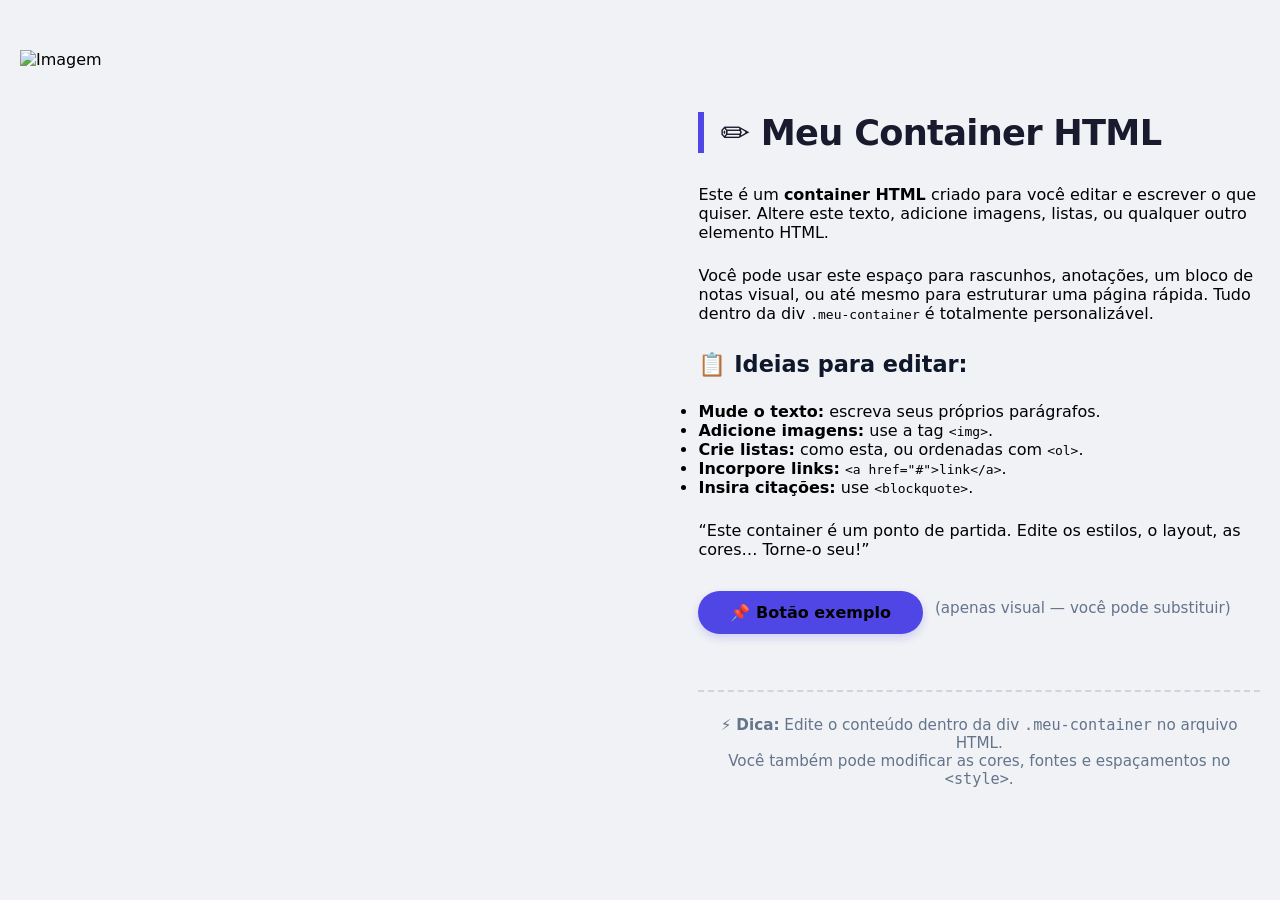
==== index.html @ 69b48a0d "Add files via upload" ====
<!DOCTYPE html>
<html lang="">
<head>
    <meta charset="UTF-8">
    <meta name="viewport" content="width=device-width, initial-scale=1.0">
    <title>Pizzaria Bonazzoli</title>
    <link rel="stylesheet" href="style.css">
</head>
<body>
    <img src="A melhor.gif" 
    alt="Imagem" 
    class="rounded-3 shadow-sm" 
    style="width: 1900px; height: 800px; object-fit: cover;">
    <!DOCTYPE html>
    <html lang="pt-BR">
    <head>
      <meta charset="UTF-8">
      <meta name="viewport" content="width=device-width, initial-scale=1.0">
      <title>Meu Container Editável</title>
      <!-- Estilos básicos para o container -->
      <style>
        /* Reset simples para margens e espaçamentos */
        * {
          margin: 0;
          padding: 0;
          box-sizing: border-box;
        }
    
        body {
          background: #f0f2f5;
          font-family: system-ui, -apple-system, 'Segoe UI', Roboto, Arial, sans-serif;
          min-height: 100vh;
          display: flex;
          align-items: center;
          justify-content: center;
          padding: 20px;
        }
    
        /* CONTAINER PRINCIPAL – edite aqui! */
        .meu-container {
          max-width: 900px;
          width: 100%;
          background-color: #ffffff;
          padding: 2.5rem 2rem;
          border-radius: 32px;
          box-shadow: 0 20px 40px rgba(0, 0, 0, 0.08), 0 6px 12px rgba(0, 0, 0, 0.05);
          border: 1px solid rgba(255, 255, 255, 0.3);
          backdrop-filter: blur(2px);
          transition: all 0.2s ease;
          /* Sinta-se à vontade para mudar cores, tamanhos, fontes… */
        }
    
        /* Área de conteúdo com espaçamento interno */
        .conteudo {
          display: flex;
          flex-direction: column;
          gap: 1.5rem;
        }
    
        /* Título de exemplo – você pode trocar ou remover */
        .titulo-destaque {
          font-size: 2.2rem;
          font-weight: 700;
          letter-spacing: -0.02em;
          color: #1a1a2e;
          border-left: 6px solid #4f46e5;
          padding-left: 1rem;
          margin-bottom: 0.5rem;
        }
    
        /* Parágrafos, textos, listas – todos herdam o estilo do container */
        .meu-container p {
          font-size: 1.125rem;
          line-height: 1.6;
          color: #1e293b;
          margin-bottom: 1rem;
        }
    
        .meu-container ul, 
        .meu-container ol {
          padding-left: 1.8rem;
          margin-bottom: 1.2rem;
          color: #1e293b;
        }
    
        .meu-container li {
          margin-bottom: 0.4rem;
          line-height: 1.5;
        }
    
        .meu-container blockquote {
          background: #f8fafc;
          border-left: 6px solid #4f46e5;
          padding: 1rem 1.5rem;
          margin: 1.2rem 0;
          border-radius: 12px;
          font-style: italic;
          color: #0f172a;
        }
    
        /* Botão/call-to-action apenas para demonstrar – pode editar ou remover */
        .btn-exemplo {
          display: inline-block;
          background: #4f46e5;
          color: rgb(2, 2, 2);
          font-weight: 600;
          padding: 0.75rem 2rem;
          border-radius: 60px;
          text-decoration: none;
          align-self: flex-start;
          transition: background 0.2s;
          border: none;
          cursor: default; /* só para exemplo, não é interativo */
          box-shadow: 0 4px 8px rgba(79, 70, 229, 0.2);
          margin-top: 0.5rem;
        }
    
        .btn-exemplo:hover {
          background: #4338ca;
        }
    
        /* Área de aviso – você pode apagar ou modificar */
        .aviso-editavel {
          margin-top: 2rem;
          padding-top: 1.5rem;
          border-top: 2px dashed #d1d5db;
          color: #64748b;
          font-size: 0.95rem;
          text-align: center;
        }
    
        /* Responsivo */
        @media (max-width: 600px) {
          .meu-container {
            padding: 1.8rem 1.2rem;
          }
          .titulo-destaque {
            font-size: 1.8rem;
          }
        }
      </style>
    </head>
    <body>
    
      <!-- 
        ════════════════════════════════════════════════════════
        CONTAINER EDITÁVEL – Edite o conteúdo dentro dele!
        ════════════════════════════════════════════════════════
      -->
      <div class="Bonazzoli">
    
        <div class="conteudo">
    
          <!-- ====== TÍTULO ====== -->
          <h1 class="titulo-destaque">
            ✏️ Meu Container HTML
          </h1>
    
          <!-- ====== TEXTO LIVRE ====== -->
          <p>
            Este é um <strong>container HTML</strong> criado para você editar e escrever o que quiser. 
            Altere este texto, adicione imagens, listas, ou qualquer outro elemento HTML.
          </p>
    
          <p>
            Você pode usar este espaço para rascunhos, anotações, um bloco de notas visual, 
            ou até mesmo para estruturar uma página rápida. Tudo dentro da div 
            <code>.meu-container</code> é totalmente personalizável.
          </p>
    
          <!-- ====== EXEMPLO DE LISTA ====== -->
          <h2 style="font-weight: 600; font-size: 1.4rem; margin-top: 0.2rem; color: #0f172a;">
            📋 Ideias para editar:
          </h2>
          <ul>
            <li><strong>Mude o texto:</strong> escreva seus próprios parágrafos.</li>
            <li><strong>Adicione imagens:</strong> use a tag <code>&lt;img&gt;</code>.</li>
            <li><strong>Crie listas:</strong> como esta, ou ordenadas com <code>&lt;ol&gt;</code>.</li>
            <li><strong>Incorpore links:</strong> <code>&lt;a href="#"&gt;link&lt;/a&gt;</code>.</li>
            <li><strong>Insira citações:</strong> use <code>&lt;blockquote&gt;</code>.</li>
          </ul>
    
          <!-- ====== EXEMPLO DE CITAÇÃO ====== -->
          <blockquote>
            “Este container é um ponto de partida. Edite os estilos, o layout, as cores… 
            Torne-o seu!”
          </blockquote>
    
          <!-- ====== BOTÃO DE EXEMPLO (apenas visual) ====== -->
          <div style="display: flex; gap: 12px; flex-wrap: wrap; align-items: center;">
            <span class="btn-exemplo">📌 Botão exemplo</span>
            <span style="color: #64748b; font-size: 0.95rem;">(apenas visual — você pode substituir)</span>
          </div>
    
          <!-- ====== ÁREA DE AVISO / DICA ====== -->
          <div class="aviso-editavel">
            ⚡ <strong>Dica:</strong> Edite o conteúdo dentro da div <code>.meu-container</code> no arquivo HTML. 
            <br>Você também pode modificar as cores, fontes e espaçamentos no <code>&lt;style&gt;</code>.
          </div>
    
          <!-- 
            ✨ ADICIONE MAIS CONTEÚDO AQUI ✨
            Exemplo: imagens, tabelas, formulários, vídeos, etc.
          -->
    
        </div>
        <!-- fim .conteudo -->
    
      </div>
      <!-- fim .meu-container -->
    
    </body>
    </html>
      </ul>
    </div>
  </div>
</body>
</html>
---- style.css ----
.imagem-responsiva {
    width: 100%;
    max-width: 600px; /* Defina o limite máximo desejado */
    height: auto;
  }
meu_container{
    background-color: black;
}
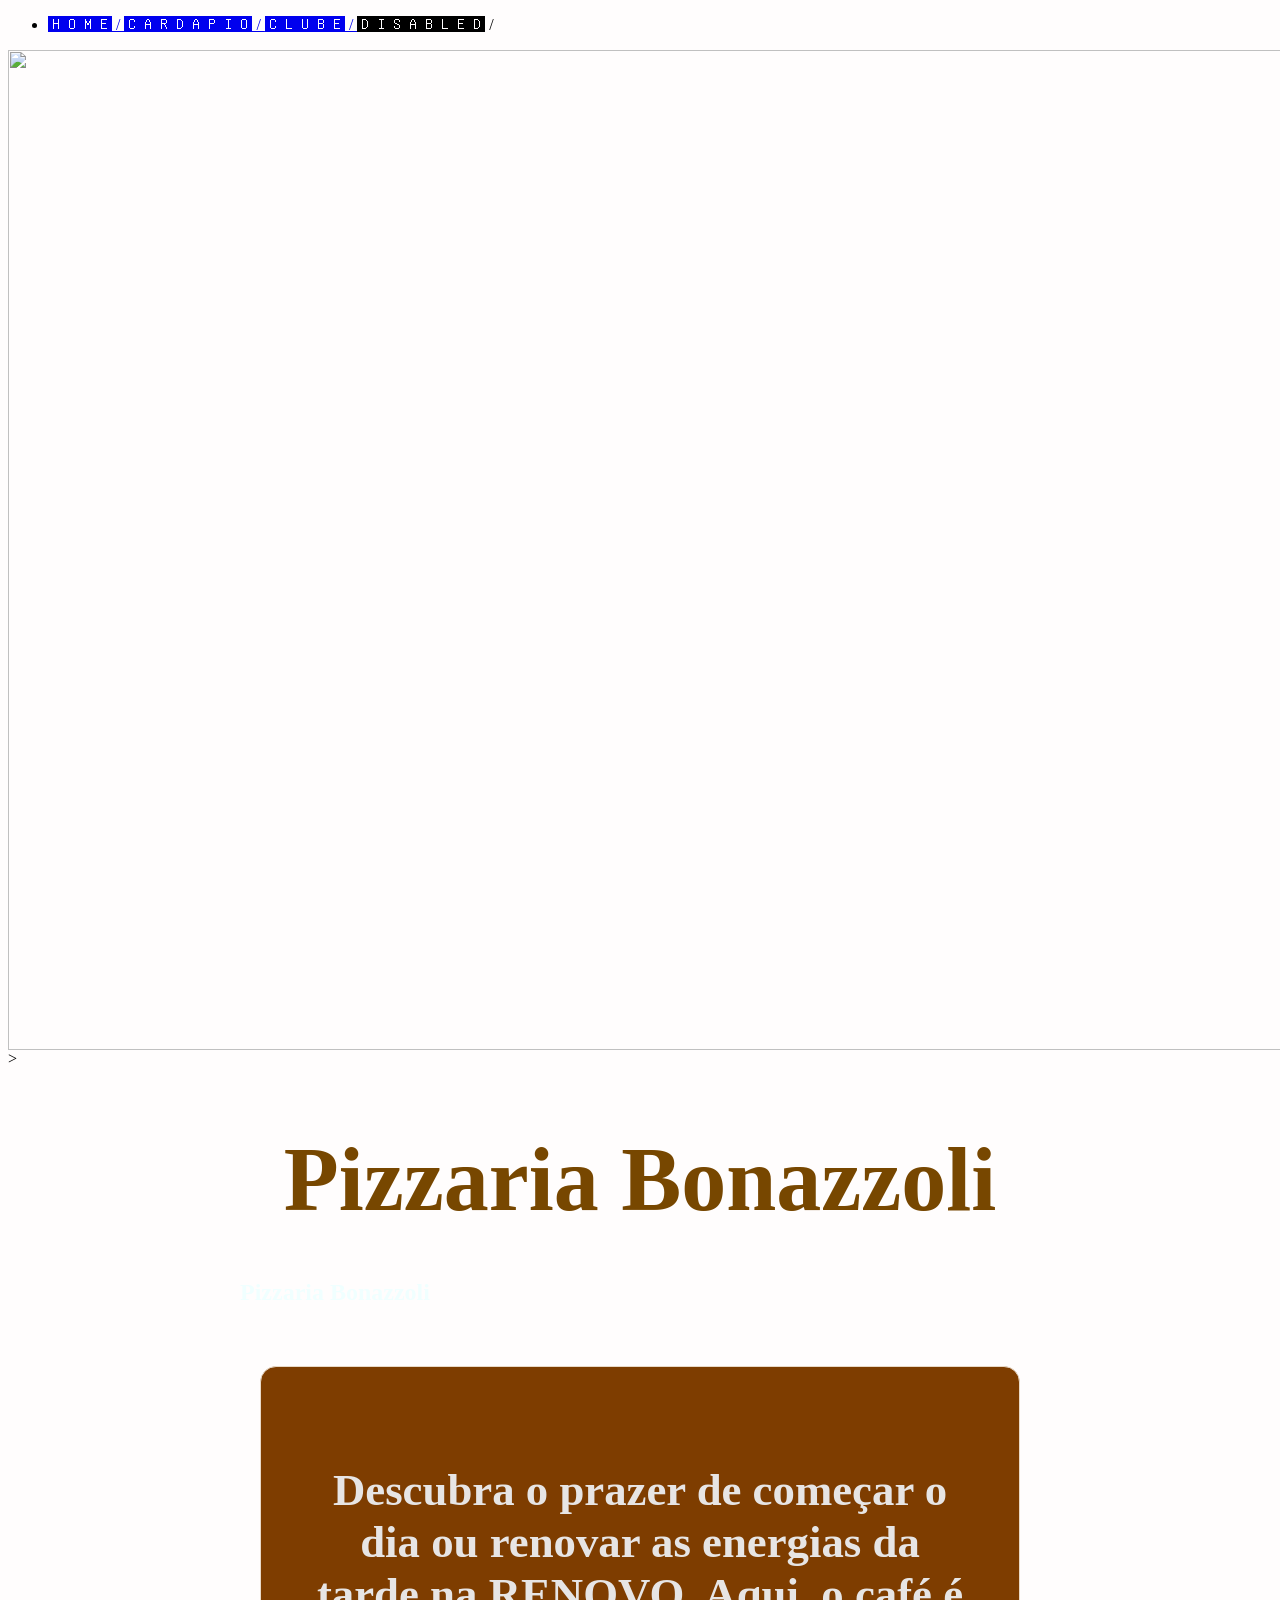
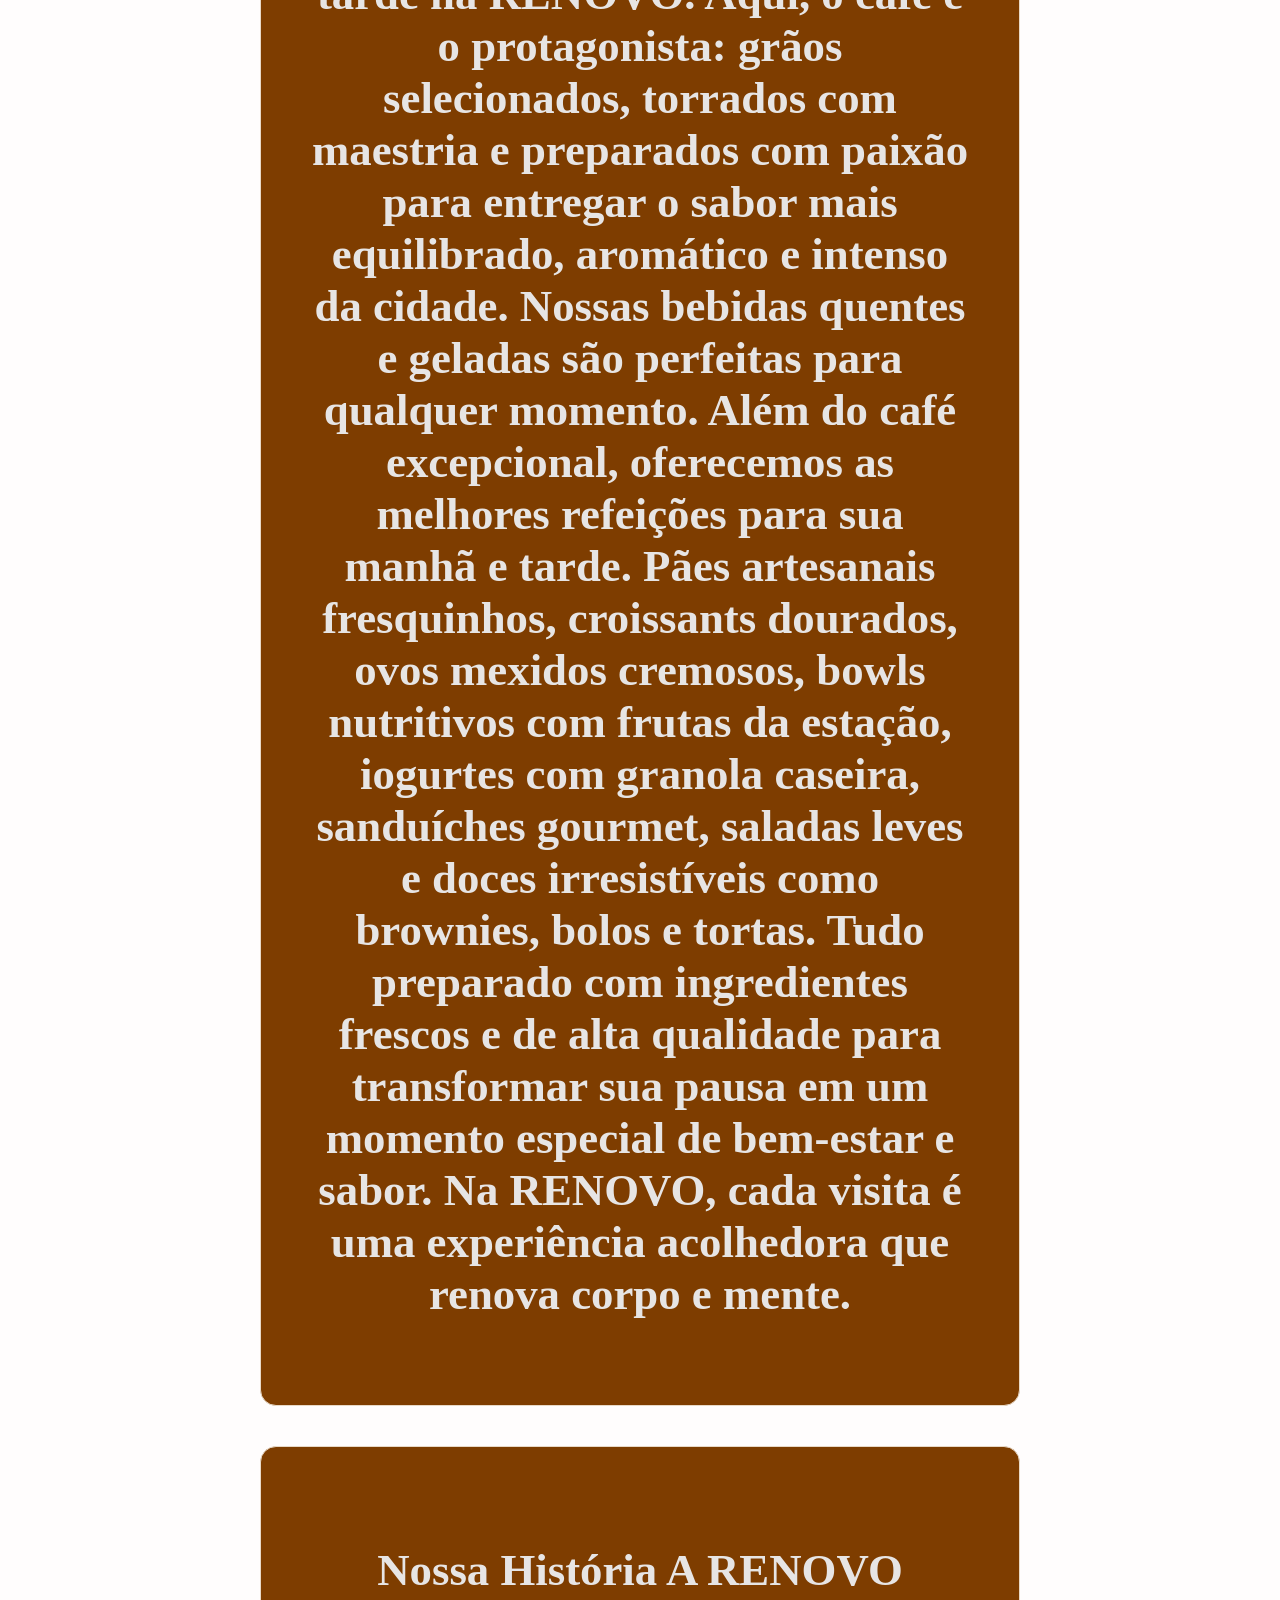
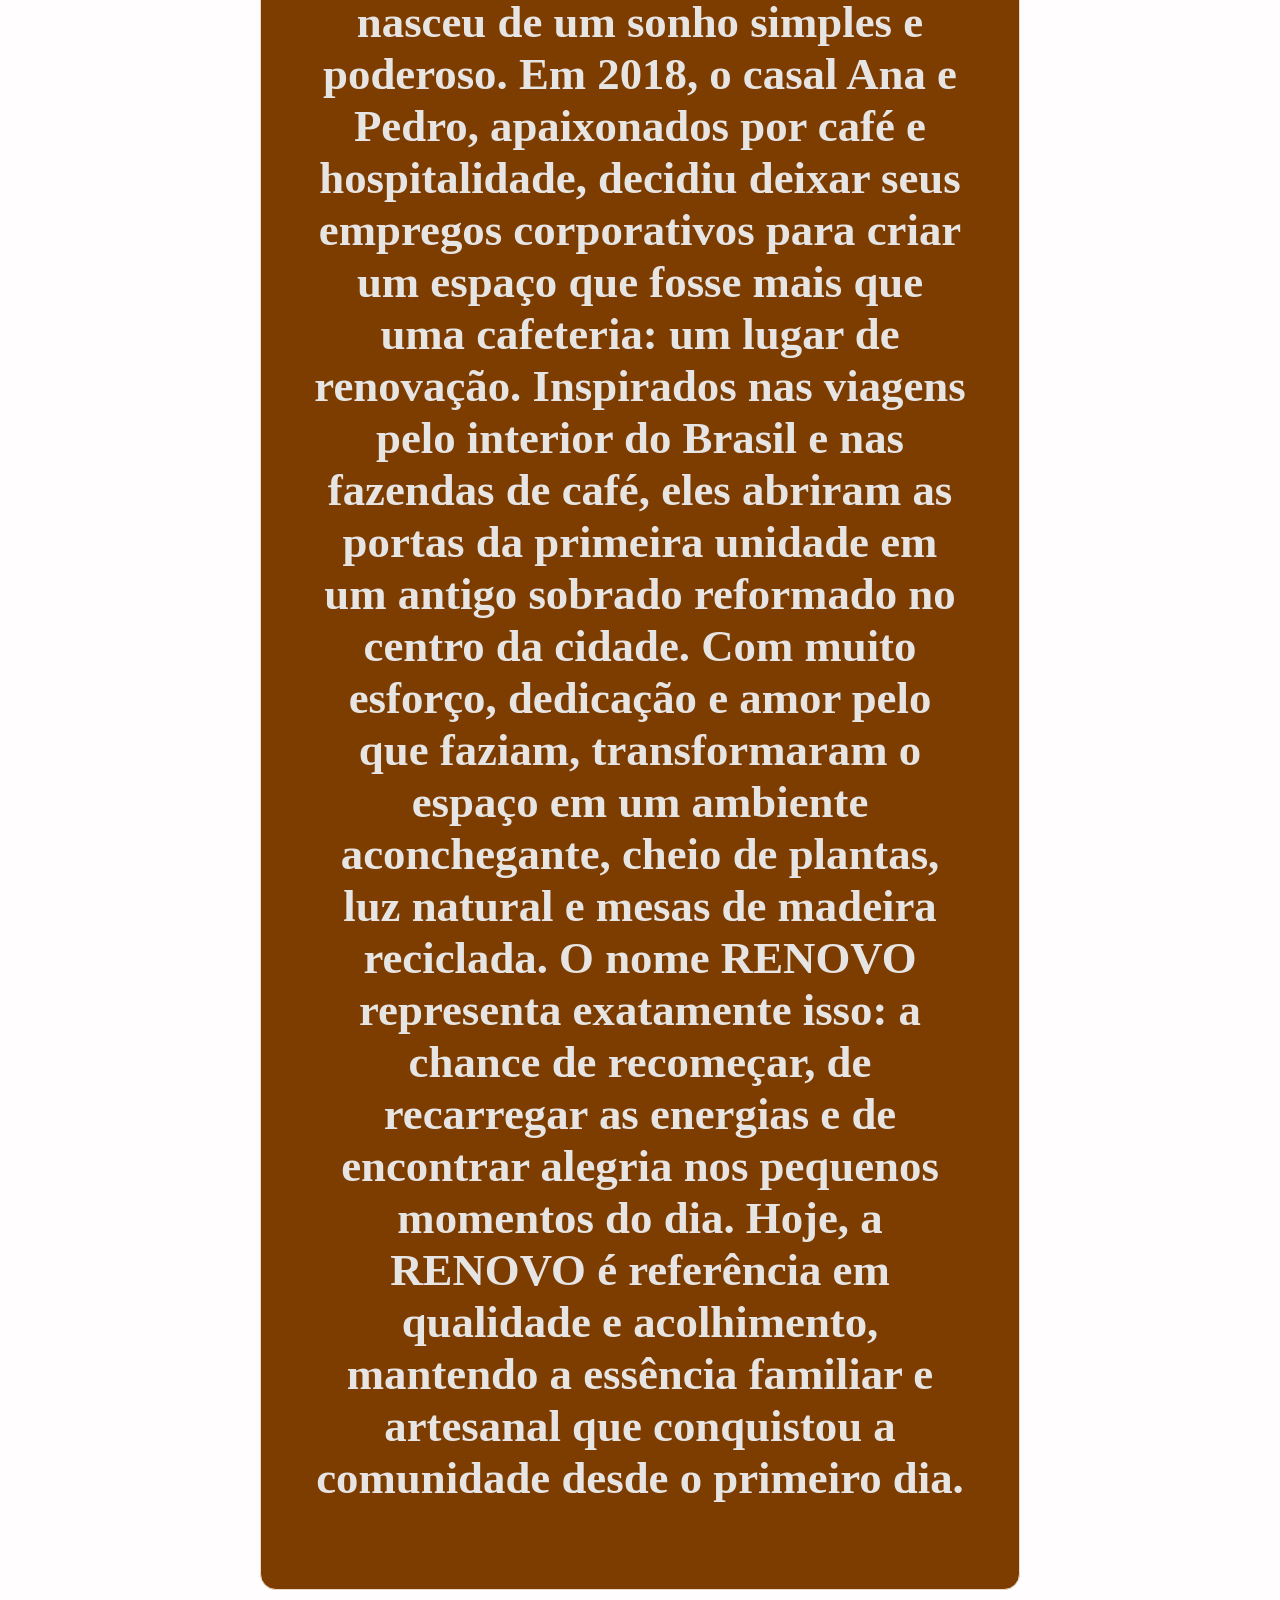
==== commit d7d95979: "Add files via upload" ====
--- a/index.html
+++ b/index.html
@@ -1,218 +1,68 @@
 <!DOCTYPE html>
-<html lang="">
+<html lang="pt-br">
 <head>
-    <meta charset="UTF-8">
-    <meta name="viewport" content="width=device-width, initial-scale=1.0">
-    <title>Pizzaria Bonazzoli</title>
-    <link rel="stylesheet" href="style.css">
+   
+    <link rel="stylesheet" type="text/css" href="style.css">
+<meta charset="utf-8">
+<title>Pizzaria Bonazzoli</title>
 </head>
 <body>
-    <img src="A melhor.gif" 
-    alt="Imagem" 
-    class="rounded-3 shadow-sm" 
-    style="width: 1900px; height: 800px; object-fit: cover;">
-    <!DOCTYPE html>
-    <html lang="pt-BR">
-    <head>
-      <meta charset="UTF-8">
-      <meta name="viewport" content="width=device-width, initial-scale=1.0">
-      <title>Meu Container Editável</title>
-      <!-- Estilos básicos para o container -->
-      <style>
-        /* Reset simples para margens e espaçamentos */
-        * {
-          margin: 0;
-          padding: 0;
-          box-sizing: border-box;
-        }
+     
     
-        body {
-          background: #f0f2f5;
-          font-family: system-ui, -apple-system, 'Segoe UI', Roboto, Arial, sans-serif;
-          min-height: 100vh;
-          display: flex;
-          align-items: center;
-          justify-content: center;
-          padding: 20px;
-        }
+    <ul class="nav justify-content-end">
+        <li class="nav-item">
+            
+          <a class="nav.link" aria-current="page" href="index.html">🅷🅾🅼🅴 / </a>    <a class="nav.link" href="cardapio.html">🅲🅰🆁🅳🅰🅿🅸🅾 / </a>   <a class="nav.link" href="clube.html">🅲🅻🆄🅱🅴 / </a>  <a class="nav.link disabled" aria-disabled="true">🅳🅸🆂🅰🅱🅻🅴🅳 / </a>
+          
+      </ul>
+       <img class="img3" src="A melhor.gif" "195" height="1000", width="1900" div style="display: flex; align-items: flex-end; gap: 20px;"></div>>
+ 
+    <h1 class="titulo">Pizzaria Bonazzoli</h1 >
+          <div class="renovo-container">
     
-        /* CONTAINER PRINCIPAL – edite aqui! */
-        .meu-container {
-          max-width: 900px;
-          width: 100%;
-          background-color: #ffffff;
-          padding: 2.5rem 2rem;
-          border-radius: 32px;
-          box-shadow: 0 20px 40px rgba(0, 0, 0, 0.08), 0 6px 12px rgba(0, 0, 0, 0.05);
-          border: 1px solid rgba(255, 255, 255, 0.3);
-          backdrop-filter: blur(2px);
-          transition: all 0.2s ease;
-          /* Sinta-se à vontade para mudar cores, tamanhos, fontes… */
-        }
+        <!-- Seção 1: Sobre Nós / Experiência -->
+        <section class="renovo-section2">
+            <div class="renovo-content">
+                <h2 class="-title"> Pizzaria Bonazzoli <h2>
+                <p class="renovo-text">
+                    <!-- Cole aqui o Texto 1 -->
+                </p>
+            </div>
+        </section>
+   
+  
     
-        /* Área de conteúdo com espaçamento interno */
-        .conteudo {
-          display: flex;
-          flex-direction: column;
-          gap: 1.5rem;
-        }
     
-        /* Título de exemplo – você pode trocar ou remover */
-        .titulo-destaque {
-          font-size: 2.2rem;
-          font-weight: 700;
-          letter-spacing: -0.02em;
-          color: #1a1a2e;
-          border-left: 6px solid #4f46e5;
-          padding-left: 1rem;
-          margin-bottom: 0.5rem;
-        }
+        
+    <div class="renovo-container">
     
-        /* Parágrafos, textos, listas – todos herdam o estilo do container */
-        .meu-container p {
-          font-size: 1.125rem;
-          line-height: 1.6;
-          color: #1e293b;
-          margin-bottom: 1rem;
-        }
+        <!-- Seção 1: Sobre Nós / Experiência -->
+        <section class="renovo-section">
+            <div class="renovo-content">
+                <h2 class="renovo-title">Descubra o prazer de começar o dia ou renovar as energias da tarde na RENOVO. Aqui, o café é o protagonista: grãos selecionados, torrados com maestria e preparados com paixão para entregar o sabor mais equilibrado, aromático e intenso da cidade. Nossas bebidas quentes e geladas são perfeitas para qualquer momento.
+                    Além do café excepcional, oferecemos as melhores refeições para sua manhã e tarde. Pães artesanais fresquinhos, croissants dourados, ovos mexidos cremosos, bowls nutritivos com frutas da estação, iogurtes com granola caseira, sanduíches gourmet, saladas leves e doces irresistíveis como brownies, bolos e tortas. Tudo preparado com ingredientes frescos e de alta qualidade para transformar sua pausa em um momento especial de bem-estar e sabor. Na RENOVO, cada visita é uma experiência acolhedora que renova corpo e mente.</h2>
+                <p class="renovo-text">
+                    <!-- Cole aqui o Texto 1 -->
+                </p>
+            </div>
+        </section>
     
-        .meu-container ul, 
-        .meu-container ol {
-          padding-left: 1.8rem;
-          margin-bottom: 1.2rem;
-          color: #1e293b;
-        }
+        <!-- Seção 2: Nossa História -->
+        <section class="renovo-section history">
+            <div class="renovo-content">
+                <h2 class="renovo-title">Nossa História
+                    A RENOVO nasceu de um sonho simples e poderoso. Em 2018, o casal Ana e Pedro, apaixonados por café e hospitalidade, decidiu deixar seus empregos corporativos para criar um espaço que fosse mais que uma cafeteria: um lugar de renovação. Inspirados nas viagens pelo interior do Brasil e nas fazendas de café, eles abriram as portas da primeira unidade em um antigo sobrado reformado no centro da cidade.
+Com muito esforço, dedicação e amor pelo que faziam, transformaram o espaço em um ambiente aconchegante, cheio de plantas, luz natural e mesas de madeira reciclada. O nome RENOVO representa exatamente isso: a chance de recomeçar, de recarregar as energias e de encontrar alegria nos pequenos momentos do dia. Hoje, a RENOVO é referência em qualidade e acolhimento, mantendo a essência familiar e artesanal que conquistou a comunidade desde o primeiro dia.
+                </h2>
+                <p class="renovo-text">
+                    <!-- Cole aqui o Texto 2 -->
+                </p>
+            </div>
+        </section>
     
-        .meu-container li {
-          margin-bottom: 0.4rem;
-          line-height: 1.5;
-        }
-    
-        .meu-container blockquote {
-          background: #f8fafc;
-          border-left: 6px solid #4f46e5;
-          padding: 1rem 1.5rem;
-          margin: 1.2rem 0;
-          border-radius: 12px;
-          font-style: italic;
-          color: #0f172a;
-        }
-    
-        /* Botão/call-to-action apenas para demonstrar – pode editar ou remover */
-        .btn-exemplo {
-          display: inline-block;
-          background: #4f46e5;
-          color: rgb(2, 2, 2);
-          font-weight: 600;
-          padding: 0.75rem 2rem;
-          border-radius: 60px;
-          text-decoration: none;
-          align-self: flex-start;
-          transition: background 0.2s;
-          border: none;
-          cursor: default; /* só para exemplo, não é interativo */
-          box-shadow: 0 4px 8px rgba(79, 70, 229, 0.2);
-          margin-top: 0.5rem;
-        }
-    
-        .btn-exemplo:hover {
-          background: #4338ca;
-        }
-    
-        /* Área de aviso – você pode apagar ou modificar */
-        .aviso-editavel {
-          margin-top: 2rem;
-          padding-top: 1.5rem;
-          border-top: 2px dashed #d1d5db;
-          color: #64748b;
-          font-size: 0.95rem;
-          text-align: center;
-        }
-    
-        /* Responsivo */
-        @media (max-width: 600px) {
-          .meu-container {
-            padding: 1.8rem 1.2rem;
-          }
-          .titulo-destaque {
-            font-size: 1.8rem;
-          }
-        }
-      </style>
-    </head>
-    <body>
-    
-      <!-- 
-        ════════════════════════════════════════════════════════
-        CONTAINER EDITÁVEL – Edite o conteúdo dentro dele!
-        ════════════════════════════════════════════════════════
-      -->
-      <div class="Bonazzoli">
-    
-        <div class="conteudo">
-    
-          <!-- ====== TÍTULO ====== -->
-          <h1 class="titulo-destaque">
-            ✏️ Meu Container HTML
-          </h1>
-    
-          <!-- ====== TEXTO LIVRE ====== -->
-          <p>
-            Este é um <strong>container HTML</strong> criado para você editar e escrever o que quiser. 
-            Altere este texto, adicione imagens, listas, ou qualquer outro elemento HTML.
-          </p>
-    
-          <p>
-            Você pode usar este espaço para rascunhos, anotações, um bloco de notas visual, 
-            ou até mesmo para estruturar uma página rápida. Tudo dentro da div 
-            <code>.meu-container</code> é totalmente personalizável.
-          </p>
-    
-          <!-- ====== EXEMPLO DE LISTA ====== -->
-          <h2 style="font-weight: 600; font-size: 1.4rem; margin-top: 0.2rem; color: #0f172a;">
-            📋 Ideias para editar:
-          </h2>
-          <ul>
-            <li><strong>Mude o texto:</strong> escreva seus próprios parágrafos.</li>
-            <li><strong>Adicione imagens:</strong> use a tag <code>&lt;img&gt;</code>.</li>
-            <li><strong>Crie listas:</strong> como esta, ou ordenadas com <code>&lt;ol&gt;</code>.</li>
-            <li><strong>Incorpore links:</strong> <code>&lt;a href="#"&gt;link&lt;/a&gt;</code>.</li>
-            <li><strong>Insira citações:</strong> use <code>&lt;blockquote&gt;</code>.</li>
-          </ul>
-    
-          <!-- ====== EXEMPLO DE CITAÇÃO ====== -->
-          <blockquote>
-            “Este container é um ponto de partida. Edite os estilos, o layout, as cores… 
-            Torne-o seu!”
-          </blockquote>
-    
-          <!-- ====== BOTÃO DE EXEMPLO (apenas visual) ====== -->
-          <div style="display: flex; gap: 12px; flex-wrap: wrap; align-items: center;">
-            <span class="btn-exemplo">📌 Botão exemplo</span>
-            <span style="color: #64748b; font-size: 0.95rem;">(apenas visual — você pode substituir)</span>
-          </div>
-    
-          <!-- ====== ÁREA DE AVISO / DICA ====== -->
-          <div class="aviso-editavel">
-            ⚡ <strong>Dica:</strong> Edite o conteúdo dentro da div <code>.meu-container</code> no arquivo HTML. 
-            <br>Você também pode modificar as cores, fontes e espaçamentos no <code>&lt;style&gt;</code>.
-          </div>
-    
-          <!-- 
-            ✨ ADICIONE MAIS CONTEÚDO AQUI ✨
-            Exemplo: imagens, tabelas, formulários, vídeos, etc.
-          -->
-    
-        </div>
-        <!-- fim .conteudo -->
-    
-      </div>
-      <!-- fim .meu-container -->
-    
-    </body>
-    </html>
-      </ul>
     </div>
-  </div>
+
+
+
 </body>
 </html>
--- a/style.css
+++ b/style.css
@@ -1,8 +1,87 @@
-.imagem-responsiva {
-    width: 100%;
-    max-width: 600px; /* Defina o limite máximo desejado */
-    height: auto;
-  }
-meu_container{
-    background-color: black;
-}  +body{
+   background-color: rgb(255, 253, 253);
+    }
+    h1{
+        font-size: 90px;
+        height: 50px;
+        color: rgb(119, 71, 0);
+        text-align: center
+;
+        
+    }
+    h2{
+        color: azure;
+    }
+    img2 {
+        width: 500px;
+  height: 40000px;
+    }
+    img3{
+        width: 500px;
+        height: 40000px;
+    }
+    link{
+        height: 60pxS;
+    }
+    img1{
+        justify-content: center;
+        align-items: center;
+        height: 300px;
+    }
+    .container-link {
+        text-align: right;
+        color: azure;
+        
+    }
+    .renovo-container {
+        max-width: 800px;
+        margin: 40px auto;
+        padding: 20px;
+        font-family: 'Georgia', serif;
+    }
+    
+    .renovo-section {
+        background: #7e3d00;
+        border-radius: 16px;
+        padding: 60px 50px;
+        margin-bottom: 40px;
+        box-shadow: 0 10px 30px rgba(rgb(150, 2, 2), rgb(194, 149, 0), rgb(0, 0, 173), alpha);
+        border: 1px solid #e8d9c7;
+    }
+    
+    .renovo-section.history {
+        background: #7e3d00;
+    }
+    
+    .renovo-title {
+        color: #e7e5e4;
+        font-size: 2.8rem;
+        margin-bottom: 25px;
+        text-align: center;
+        font-weight: 540px;
+    }
+    
+    .renovo-text {
+        color: #f1ebeb;
+        line-height: 1.8;
+        font-size: 1.15rem;
+        text-align: justify;
+    }
+    
+    /* Responsivo */
+    @media (max-width: 500px) {
+        .renovo-section {
+            padding: 40px 50px;
+        }
+        .renovo-title {
+            font-size: 1.7rem;
+        }
+        .renovo-container{
+        background: #7e3d00;
+        border-radius: 16px;
+        padding: 30px 20px;
+        margin-bottom: 40px;
+        box-shadow: 0 10px 30px rgba(rgb(252, 55, 55), rgb(41, 168, 41), rgb(244, 244, 247), alpha);
+        border: 1px solid #e8d9c7;
+    }
+    }
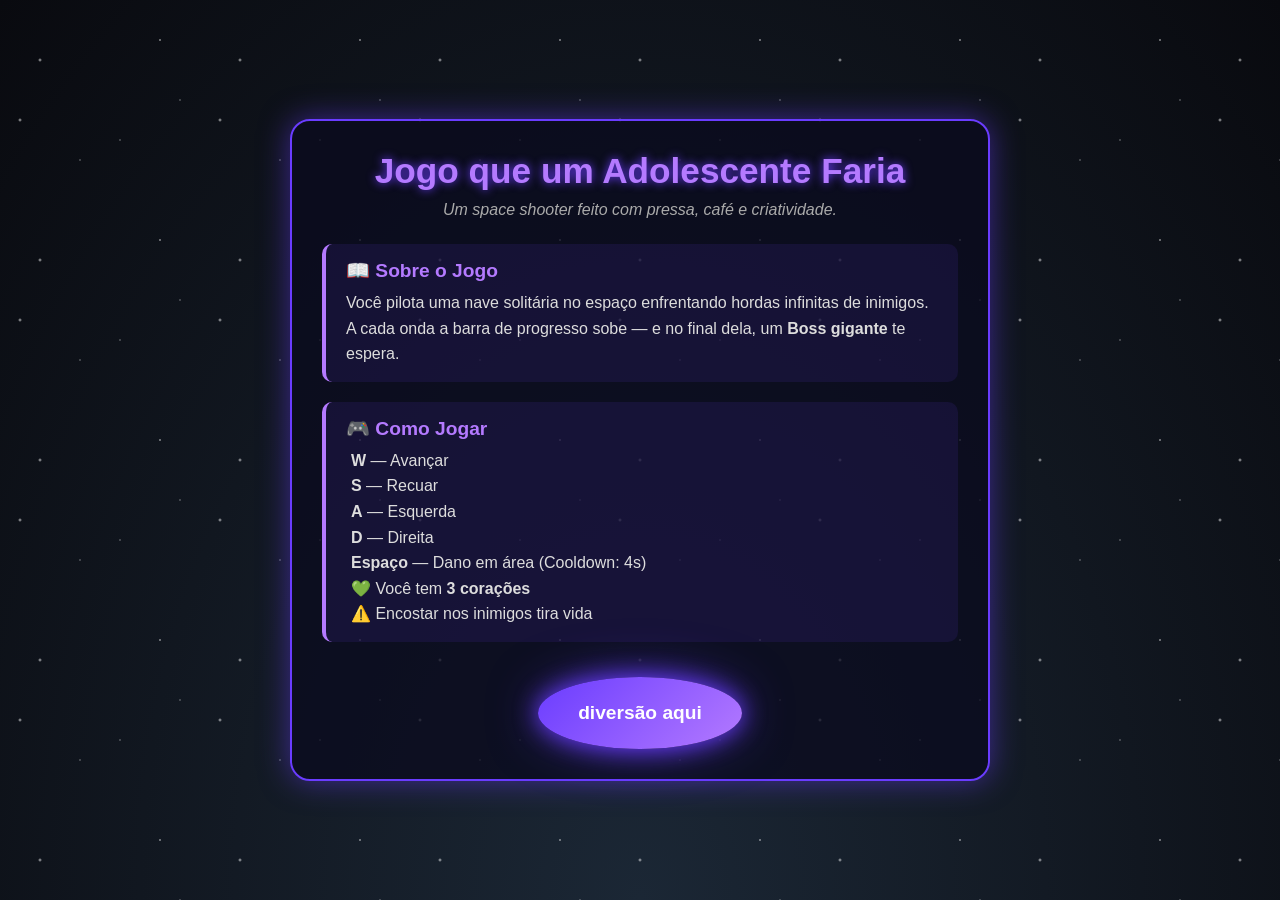
==== commit e07cc171: "Add files via upload" ====
--- a/index.html
+++ b/index.html
@@ -1,68 +1,74 @@
 <!DOCTYPE html>
-<html lang="pt-br">
+<html lang="pt-BR">
 <head>
-   
-    <link rel="stylesheet" type="text/css" href="style.css">
-<meta charset="utf-8">
-<title>Pizzaria Bonazzoli</title>
+  <meta charset="UTF-8" />
+  <title>Jogo que um Adolescente Faria</title>
+  <link rel="stylesheet" href="style.css" />
 </head>
 <body>
-     
-    
-    <ul class="nav justify-content-end">
-        <li class="nav-item">
-            
-          <a class="nav.link" aria-current="page" href="index.html">🅷🅾🅼🅴 / </a>    <a class="nav.link" href="cardapio.html">🅲🅰🆁🅳🅰🅿🅸🅾 / </a>   <a class="nav.link" href="clube.html">🅲🅻🆄🅱🅴 / </a>  <a class="nav.link disabled" aria-disabled="true">🅳🅸🆂🅰🅱🅻🅴🅳 / </a>
-          
-      </ul>
-       <img class="img3" src="A melhor.gif" "195" height="1000", width="1900" div style="display: flex; align-items: flex-end; gap: 20px;"></div>>
- 
-    <h1 class="titulo">Pizzaria Bonazzoli</h1 >
-          <div class="renovo-container">
-    
-        <!-- Seção 1: Sobre Nós / Experiência -->
-        <section class="renovo-section2">
-            <div class="renovo-content">
-                <h2 class="-title"> Pizzaria Bonazzoli <h2>
-                <p class="renovo-text">
-                    <!-- Cole aqui o Texto 1 -->
-                </p>
-            </div>
-        </section>
-   
-  
-    
-    
-        
-    <div class="renovo-container">
-    
-        <!-- Seção 1: Sobre Nós / Experiência -->
-        <section class="renovo-section">
-            <div class="renovo-content">
-                <h2 class="renovo-title">Descubra o prazer de começar o dia ou renovar as energias da tarde na RENOVO. Aqui, o café é o protagonista: grãos selecionados, torrados com maestria e preparados com paixão para entregar o sabor mais equilibrado, aromático e intenso da cidade. Nossas bebidas quentes e geladas são perfeitas para qualquer momento.
-                    Além do café excepcional, oferecemos as melhores refeições para sua manhã e tarde. Pães artesanais fresquinhos, croissants dourados, ovos mexidos cremosos, bowls nutritivos com frutas da estação, iogurtes com granola caseira, sanduíches gourmet, saladas leves e doces irresistíveis como brownies, bolos e tortas. Tudo preparado com ingredientes frescos e de alta qualidade para transformar sua pausa em um momento especial de bem-estar e sabor. Na RENOVO, cada visita é uma experiência acolhedora que renova corpo e mente.</h2>
-                <p class="renovo-text">
-                    <!-- Cole aqui o Texto 1 -->
-                </p>
-            </div>
-        </section>
-    
-        <!-- Seção 2: Nossa História -->
-        <section class="renovo-section history">
-            <div class="renovo-content">
-                <h2 class="renovo-title">Nossa História
-                    A RENOVO nasceu de um sonho simples e poderoso. Em 2018, o casal Ana e Pedro, apaixonados por café e hospitalidade, decidiu deixar seus empregos corporativos para criar um espaço que fosse mais que uma cafeteria: um lugar de renovação. Inspirados nas viagens pelo interior do Brasil e nas fazendas de café, eles abriram as portas da primeira unidade em um antigo sobrado reformado no centro da cidade.
-Com muito esforço, dedicação e amor pelo que faziam, transformaram o espaço em um ambiente aconchegante, cheio de plantas, luz natural e mesas de madeira reciclada. O nome RENOVO representa exatamente isso: a chance de recomeçar, de recarregar as energias e de encontrar alegria nos pequenos momentos do dia. Hoje, a RENOVO é referência em qualidade e acolhimento, mantendo a essência familiar e artesanal que conquistou a comunidade desde o primeiro dia.
-                </h2>
-                <p class="renovo-text">
-                    <!-- Cole aqui o Texto 2 -->
-                </p>
-            </div>
-        </section>
-    
+
+  <!-- ================= MENU ================= -->
+  <div id="menu-screen">
+    <div class="stars-bg"></div>
+    <div class="menu-content">
+      <h1>Jogo que um Adolescente Faria</h1>
+      <p class="subtitle">Um space shooter feito com pressa, café e criatividade.</p>
+
+      <div class="info-box">
+        <h2>📖 Sobre o Jogo</h2>
+        <p>
+          Você pilota uma nave solitária no espaço enfrentando hordas infinitas
+          de inimigos. A cada onda a barra de progresso sobe — e no final dela,
+          um <strong>Boss gigante</strong> te espera.
+        </p>
+      </div>
+
+      <div class="info-box">
+        <h2>🎮 Como Jogar</h2>
+        <ul>
+          <li><strong>W</strong> — Avançar</li>
+          <li><strong>S</strong> — Recuar</li>
+          <li><strong>A</strong> — Esquerda</li>
+          <li><strong>D</strong> — Direita</li>
+          <li><strong>Espaço</strong> — Dano em área (Cooldown: 4s)</li>
+          <li>💚 Você tem <strong>3 corações</strong></li>
+          <li>⚠️ Encostar nos inimigos tira vida</li>
+        </ul>
+      </div>
+
+      <button id="play-btn" class="play-button">diversão aqui</button>
+    </div>
+  </div>
+
+  <!-- ================= JOGO ================= -->
+  <div id="game-wrapper" class="hidden">
+    <canvas id="gameCanvas" width="900" height="600"></canvas>
+
+    <div id="hud">
+      <div id="lives">💚💚💚</div>
+      <div id="progress-container">
+        <div id="progress-bar"></div>
+        <span id="progress-text">0%</span>
+      </div>
+      <div id="score">Pontos: 0</div>
+      <div id="cooldown-ui">💥 Área: <span id="cd-text">Pronto</span></div>
     </div>
 
+    <div id="gameover-screen" class="hidden">
+      <h1>Fim de Jogo</h1>
+      <p id="final-score">Pontuação: 0</p>
+      <button id="restart-btn">Jogar Novamente</button>
+      <button class="menu-btn" onclick="voltarMenu()">Voltar ao Menu</button>
+    </div>
 
+    <div id="victory-screen" class="hidden">
+      <h1>🏆 Você Venceu!</h1>
+      <p id="victory-score">Pontuação: 0</p>
+      <button id="restart-btn-2">Jogar Novamente</button>
+      <button class="menu-btn" onclick="voltarMenu()">Voltar ao Menu</button>
+    </div>
+  </div>
 
+  <script src="game.js"></script>
 </body>
 </html>
--- a/style.css
+++ b/style.css
@@ -1,87 +1,224 @@
-body{
-   background-color: rgb(255, 253, 253);
-    }
-    h1{
-        font-size: 90px;
-        height: 50px;
-        color: rgb(119, 71, 0);
-        text-align: center
-;
-        
-    }
-    h2{
-        color: azure;
-    }
-    img2 {
-        width: 500px;
-  height: 40000px;
-    }
-    img3{
-        width: 500px;
-        height: 40000px;
-    }
-    link{
-        height: 60pxS;
-    }
-    img1{
-        justify-content: center;
-        align-items: center;
-        height: 300px;
-    }
-    .container-link {
-        text-align: right;
-        color: azure;
-        
-    }
-    .renovo-container {
-        max-width: 800px;
-        margin: 40px auto;
-        padding: 20px;
-        font-family: 'Georgia', serif;
-    }
-    
-    .renovo-section {
-        background: #7e3d00;
-        border-radius: 16px;
-        padding: 60px 50px;
-        margin-bottom: 40px;
-        box-shadow: 0 10px 30px rgba(rgb(150, 2, 2), rgb(194, 149, 0), rgb(0, 0, 173), alpha);
-        border: 1px solid #e8d9c7;
-    }
-    
-    .renovo-section.history {
-        background: #7e3d00;
-    }
-    
-    .renovo-title {
-        color: #e7e5e4;
-        font-size: 2.8rem;
-        margin-bottom: 25px;
-        text-align: center;
-        font-weight: 540px;
-    }
-    
-    .renovo-text {
-        color: #f1ebeb;
-        line-height: 1.8;
-        font-size: 1.15rem;
-        text-align: justify;
-    }
-    
-    /* Responsivo */
-    @media (max-width: 500px) {
-        .renovo-section {
-            padding: 40px 50px;
-        }
-        .renovo-title {
-            font-size: 1.7rem;
-        }
-        .renovo-container{
-        background: #7e3d00;
-        border-radius: 16px;
-        padding: 30px 20px;
-        margin-bottom: 40px;
-        box-shadow: 0 10px 30px rgba(rgb(252, 55, 55), rgb(41, 168, 41), rgb(244, 244, 247), alpha);
-        border: 1px solid #e8d9c7;
-    }
-    }+* { margin: 0; padding: 0; box-sizing: border-box; }
+
+body {
+  font-family: 'Trebuchet MS', sans-serif;
+  background: #000;
+  color: #fff;
+  min-height: 100vh;
+  display: flex;
+  align-items: center;
+  justify-content: center;
+  overflow-x: hidden;
+}
+
+.hidden { display: none !important; }
+
+/* ================= MENU ================= */
+#menu-screen {
+  position: relative;
+  width: 100%;
+  min-height: 100vh;
+  display: flex;
+  align-items: center;
+  justify-content: center;
+  padding: 40px 20px;
+  background: radial-gradient(ellipse at bottom, #1b2735 0%, #090a0f 100%);
+}
+
+.stars-bg {
+  position: absolute;
+  inset: 0;
+  background-image:
+    radial-gradient(2px 2px at 20% 30%, white, transparent),
+    radial-gradient(1px 1px at 60% 70%, white, transparent),
+    radial-gradient(1.5px 1.5px at 80% 20%, white, transparent),
+    radial-gradient(1px 1px at 40% 80%, white, transparent),
+    radial-gradient(2px 2px at 10% 60%, white, transparent),
+    radial-gradient(1px 1px at 90% 50%, white, transparent);
+  background-size: 200px 200px;
+  opacity: 0.7;
+  animation: twinkle 4s infinite alternate;
+}
+
+@keyframes twinkle {
+  from { opacity: 0.4; }
+  to { opacity: 0.9; }
+}
+
+.menu-content {
+  position: relative;
+  z-index: 2;
+  max-width: 700px;
+  text-align: center;
+  padding: 30px;
+  background: rgba(10, 10, 30, 0.75);
+  border: 2px solid #6a3cff;
+  border-radius: 20px;
+  box-shadow: 0 0 30px rgba(106, 60, 255, 0.5);
+}
+
+h1 {
+  font-size: 2.2rem;
+  color: #b47aff;
+  text-shadow: 0 0 10px #6a3cff;
+  margin-bottom: 10px;
+}
+
+.subtitle {
+  color: #aaa;
+  margin-bottom: 25px;
+  font-style: italic;
+}
+
+.info-box {
+  text-align: left;
+  background: rgba(106, 60, 255, 0.1);
+  border-left: 4px solid #b47aff;
+  border-radius: 10px;
+  padding: 15px 20px;
+  margin-bottom: 20px;
+}
+
+.info-box h2 {
+  color: #b47aff;
+  margin-bottom: 8px;
+  font-size: 1.2rem;
+}
+
+.info-box p, .info-box li {
+  color: #ddd;
+  line-height: 1.6;
+}
+
+.info-box ul {
+  list-style: none;
+  padding-left: 5px;
+}
+
+/* Botão redondo "diversão aqui" */
+.play-button {
+  display: inline-block;
+  margin-top: 15px;
+  padding: 25px 40px;
+  font-size: 1.2rem;
+  font-weight: bold;
+  color: #fff;
+  background: linear-gradient(135deg, #6a3cff, #b47aff);
+  border: none;
+  border-radius: 50%;
+  cursor: pointer;
+  box-shadow: 0 0 25px #6a3cff, 0 0 50px rgba(106, 60, 255, 0.5);
+  transition: 0.3s;
+  animation: pulse 2s infinite;
+}
+
+.play-button:hover {
+  transform: scale(1.1);
+  box-shadow: 0 0 40px #b47aff, 0 0 80px #6a3cff;
+}
+
+@keyframes pulse {
+  0%, 100% { box-shadow: 0 0 25px #6a3cff, 0 0 50px rgba(106, 60, 255, 0.5); }
+  50% { box-shadow: 0 0 40px #b47aff, 0 0 80px rgba(180, 122, 255, 0.7); }
+}
+
+/* ================= JOGO ================= */
+#game-wrapper {
+  position: relative;
+  width: 900px;
+  height: 600px;
+}
+
+#gameCanvas {
+  display: block;
+  background: #000;
+  border: 2px solid #6a3cff;
+  box-shadow: 0 0 30px rgba(106, 60, 255, 0.6);
+  border-radius: 8px;
+}
+
+#hud {
+  position: absolute;
+  top: 15px;
+  left: 15px;
+  right: 15px;
+  display: flex;
+  justify-content: space-between;
+  align-items: center;
+  pointer-events: none;
+  font-size: 1rem;
+  font-weight: bold;
+  z-index: 10;
+}
+
+#lives { font-size: 1.5rem; text-shadow: 0 0 8px red; }
+
+#progress-container {
+  position: relative;
+  width: 300px;
+  height: 22px;
+  background: rgba(0, 0, 0, 0.6);
+  border: 2px solid #b47aff;
+  border-radius: 12px;
+  overflow: hidden;
+}
+
+#progress-bar {
+  height: 100%;
+  width: 0%;
+  background: linear-gradient(90deg, #6a3cff, #ff3cc8);
+  transition: width 0.3s;
+}
+
+#progress-text {
+  position: absolute;
+  top: 50%;
+  left: 50%;
+  transform: translate(-50%, -50%);
+  font-size: 0.8rem;
+  text-shadow: 1px 1px 2px #000;
+}
+
+#score { text-shadow: 0 0 8px #b47aff; }
+#cooldown-ui { font-size: 0.9rem; color: #ff3cc8; text-shadow: 0 0 8px #ff3cc8; }
+
+/* ================= TELAS DE FIM ================= */
+#gameover-screen, #victory-screen {
+  position: absolute;
+  inset: 0;
+  background: rgba(0, 0, 0, 0.9);
+  display: flex;
+  flex-direction: column;
+  align-items: center;
+  justify-content: center;
+  gap: 20px;
+  border-radius: 8px;
+  z-index: 20;
+  text-align: center;
+}
+
+#gameover-screen h1 { color: #ff3c3c; text-shadow: 0 0 15px red; }
+#victory-screen h1 { color: #b47aff; text-shadow: 0 0 15px #6a3cff; }
+
+#gameover-screen button, #victory-screen button {
+  padding: 15px 30px;
+  font-size: 1rem;
+  font-weight: bold;
+  color: #fff;
+  background: linear-gradient(135deg, #6a3cff, #b47aff);
+  border: none;
+  border-radius: 10px;
+  cursor: pointer;
+  transition: 0.3s;
+}
+
+#gameover-screen button:hover, #victory-screen button:hover {
+  transform: scale(1.05);
+  box-shadow: 0 0 20px #b47aff;
+}
+
+.menu-btn {
+  background: transparent !important;
+  border: 2px solid #b47aff !important;
+  color: #b47aff !important;
+}
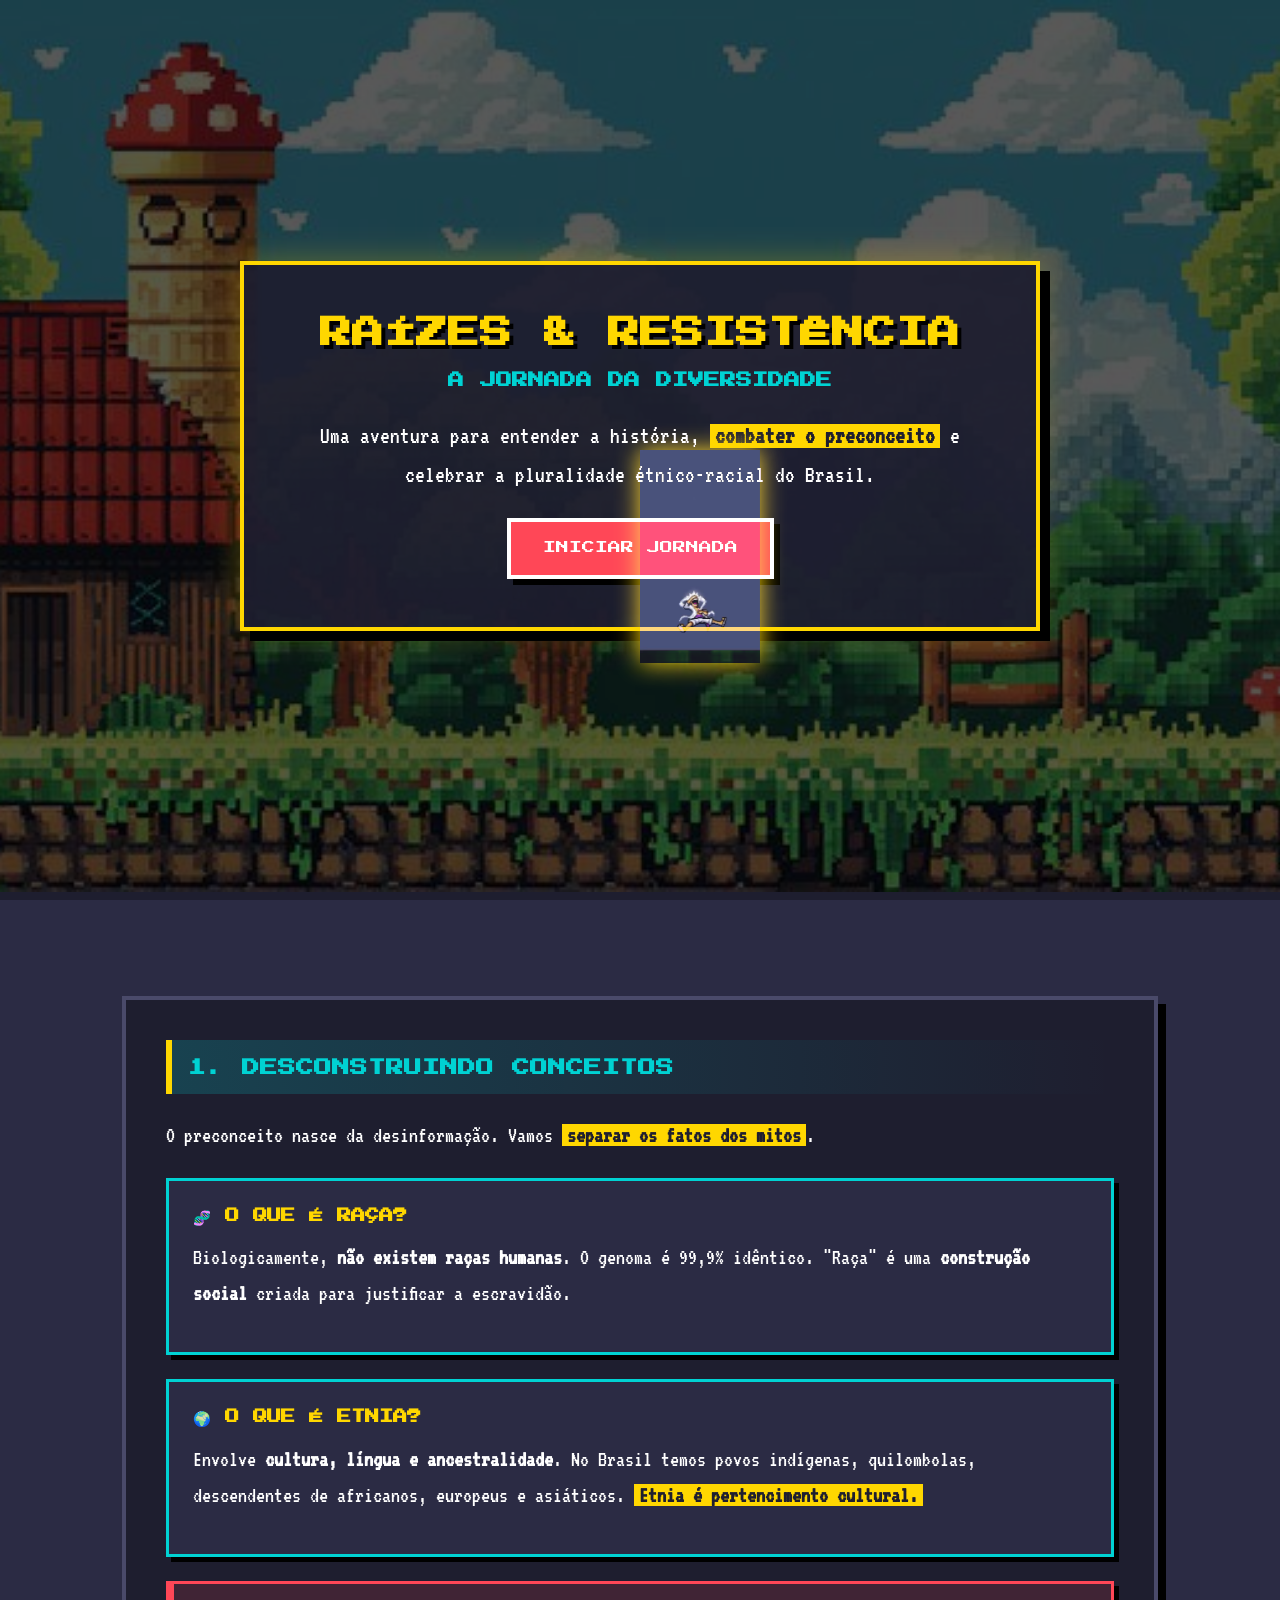
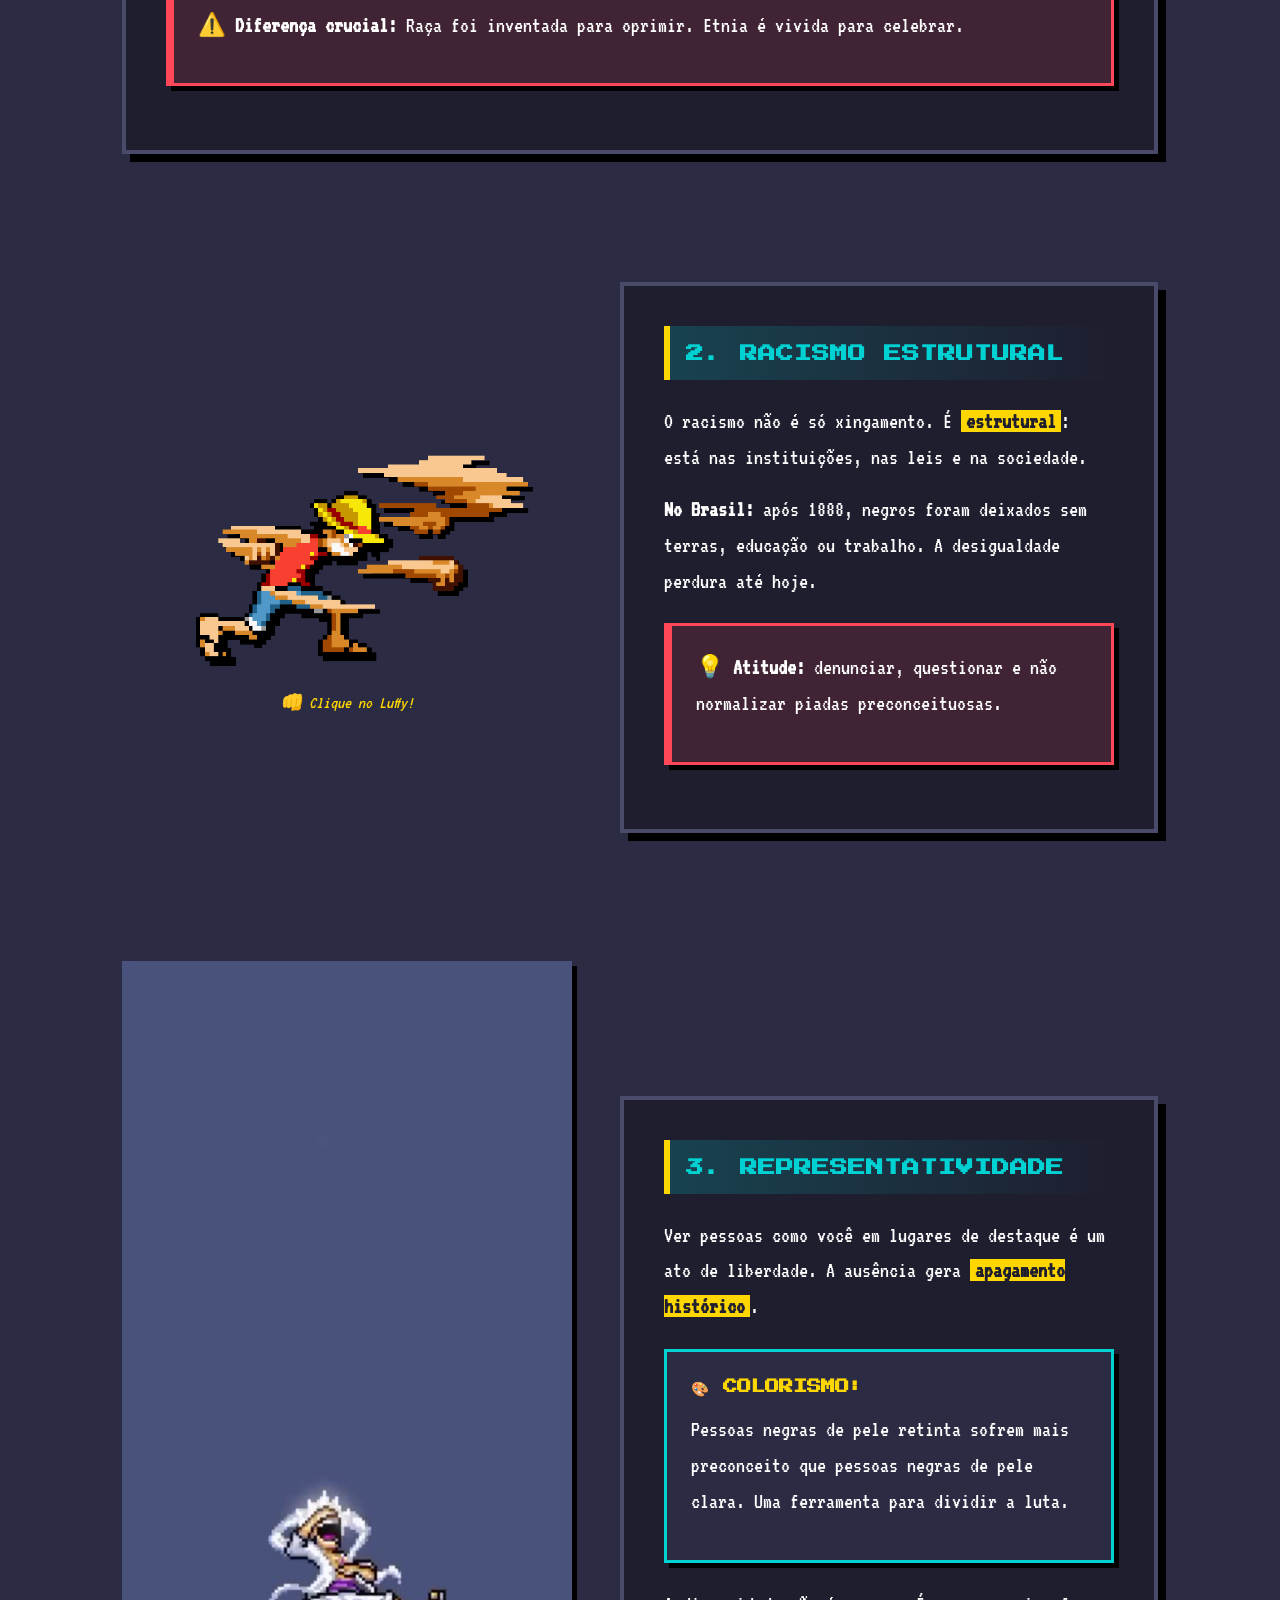
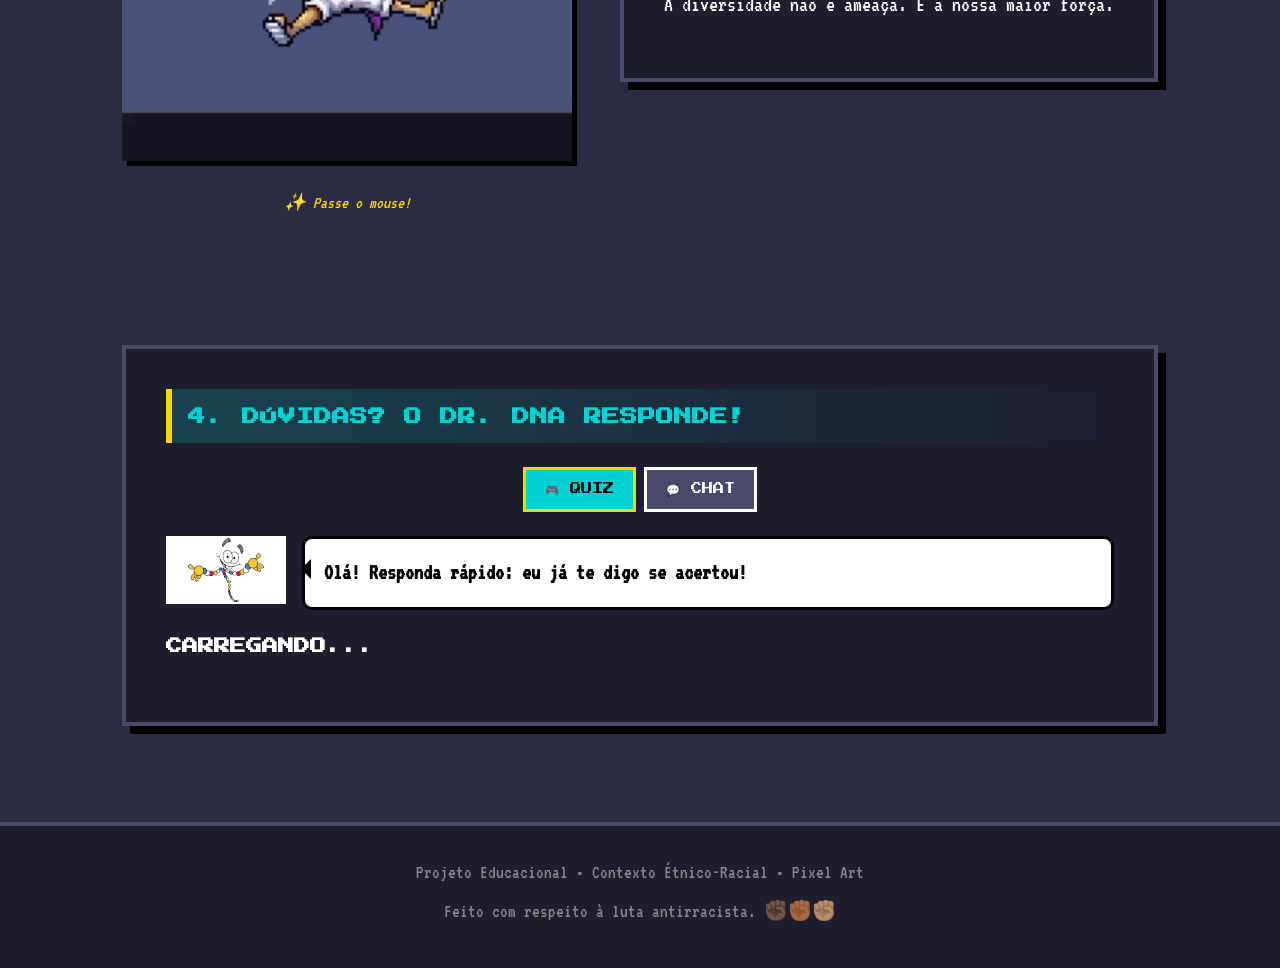
==== commit 4e258fa9: "Add files via upload" ====
--- a/index.html
+++ b/index.html
@@ -1,74 +1,125 @@
 <!DOCTYPE html>
 <html lang="pt-BR">
 <head>
-  <meta charset="UTF-8" />
-  <title>Jogo que um Adolescente Faria</title>
-  <link rel="stylesheet" href="style.css" />
+<meta charset="UTF-8">
+<meta name="viewport" content="width=device-width, initial-scale=1.0">
+<title>Raízes & Resistência</title>
+<link rel="stylesheet" href="style.css">
+<link href="https://fonts.googleapis.com/css2?family=Press+Start+2P&family=VT323&display=swap" rel="stylesheet">
 </head>
 <body>
 
-  <!-- ================= MENU ================= -->
-  <div id="menu-screen">
-    <div class="stars-bg"></div>
-    <div class="menu-content">
-      <h1>Jogo que um Adolescente Faria</h1>
-      <p class="subtitle">Um space shooter feito com pressa, café e criatividade.</p>
+<!-- LUFFY QUICANDO -->
+<img src="luffy-gear5.gif" alt="" id="luffy-quicando">
 
-      <div class="info-box">
-        <h2>📖 Sobre o Jogo</h2>
-        <p>
-          Você pilota uma nave solitária no espaço enfrentando hordas infinitas
-          de inimigos. A cada onda a barra de progresso sobe — e no final dela,
-          um <strong>Boss gigante</strong> te espera.
-        </p>
-      </div>
+<!-- CAPA -->
+<header class="hero">
+  <div class="hero-content">
+    <h1>Raízes & Resistência</h1>
+    <h2>A Jornada da Diversidade</h2>
+    <p>Uma aventura para entender a história, <span class="hl">combater o preconceito</span> e celebrar a pluralidade étnico-racial do Brasil.</p>
+    <a href="#conteudo" class="btn">INICIAR JORNADA</a>
+  </div>
+</header>
 
-      <div class="info-box">
-        <h2>🎮 Como Jogar</h2>
-        <ul>
-          <li><strong>W</strong> — Avançar</li>
-          <li><strong>S</strong> — Recuar</li>
-          <li><strong>A</strong> — Esquerda</li>
-          <li><strong>D</strong> — Direita</li>
-          <li><strong>Espaço</strong> — Dano em área (Cooldown: 4s)</li>
-          <li>💚 Você tem <strong>3 corações</strong></li>
-          <li>⚠️ Encostar nos inimigos tira vida</li>
-        </ul>
-      </div>
+<!-- CONTEÚDO -->
+<section id="conteudo" class="container">
+  <div class="box">
+    <h2>1. Desconstruindo Conceitos</h2>
+    <p>O preconceito nasce da desinformação. Vamos <span class="hl">separar os fatos dos mitos</span>.</p>
 
-      <button id="play-btn" class="play-button">diversão aqui</button>
+    <div class="destaque">
+      <h3>🧬 O que é Raça?</h3>
+      <p>Biologicamente, <strong>não existem raças humanas</strong>. O genoma é 99,9% idêntico. "Raça" é uma <strong>construção social</strong> criada para justificar a escravidão.</p>
+    </div>
+
+    <div class="destaque">
+      <h3>🌍 O que é Etnia?</h3>
+      <p>Envolve <strong>cultura, língua e ancestralidade</strong>. No Brasil temos povos indígenas, quilombolas, descendentes de africanos, europeus e asiáticos. <span class="hl">Etnia é pertencimento cultural.</span></p>
+    </div>
+
+    <div class="alerta">
+      <p>⚠️ <strong>Diferença crucial:</strong> Raça foi inventada para oprimir. Etnia é vivida para celebrar.</p>
     </div>
   </div>
+</section>
 
-  <!-- ================= JOGO ================= -->
-  <div id="game-wrapper" class="hidden">
-    <canvas id="gameCanvas" width="900" height="600"></canvas>
+<section class="container duas-colunas">
+  <div class="img-col">
+    <img src="luffy-atacando.gif" alt="Luffy atacando" id="luffy-ataque" class="img-interativa">
+    <p class="dica">👊 Clique no Luffy!</p>
+  </div>
+  <div class="box">
+    <h2>2. Racismo Estrutural</h2>
+    <p>O racismo não é só xingamento. É <span class="hl">estrutural</span>: está nas instituições, nas leis e na sociedade.</p>
+    <p><strong>No Brasil:</strong> após 1888, negros foram deixados sem terras, educação ou trabalho. A desigualdade perdura até hoje.</p>
+    <div class="alerta">
+      <p>💡 <strong>Atitude:</strong> denunciar, questionar e não normalizar piadas preconceituosas.</p>
+    </div>
+  </div>
+</section>
 
-    <div id="hud">
-      <div id="lives">💚💚💚</div>
-      <div id="progress-container">
-        <div id="progress-bar"></div>
-        <span id="progress-text">0%</span>
-      </div>
-      <div id="score">Pontos: 0</div>
-      <div id="cooldown-ui">💥 Área: <span id="cd-text">Pronto</span></div>
+<section class="container duas-colunas invertida">
+  <div class="box">
+    <h2>3. Representatividade</h2>
+    <p>Ver pessoas como você em lugares de destaque é um ato de liberdade. A ausência gera <span class="hl">apagamento histórico</span>.</p>
+    <div class="destaque">
+      <h3>🎨 Colorismo:</h3>
+      <p>Pessoas negras de pele retinta sofrem mais preconceito que pessoas negras de pele clara. Uma ferramenta para dividir a luta.</p>
+    </div>
+    <p>A diversidade não é ameaça. É a nossa maior força.</p>
+  </div>
+  <div class="img-col">
+    <img src="luffy-gear5.gif" alt="Luffy Gear 5" id="luffy-g5" class="img-interativa">
+    <p class="dica">✨ Passe o mouse!</p>
+  </div>
+</section>
+
+<!-- QUIZ + CHAT -->
+<section id="interativo" class="container">
+  <div class="box">
+    <h2>4. Dúvidas? O Dr. DNA Responde!</h2>
+
+    <div class="abas">
+      <button class="aba ativa" data-aba="quiz">🎮 QUIZ</button>
+      <button class="aba" data-aba="chat">💬 CHAT</button>
     </div>
 
-    <div id="gameover-screen" class="hidden">
-      <h1>Fim de Jogo</h1>
-      <p id="final-score">Pontuação: 0</p>
-      <button id="restart-btn">Jogar Novamente</button>
-      <button class="menu-btn" onclick="voltarMenu()">Voltar ao Menu</button>
+    <!-- ABA QUIZ -->
+    <div id="aba-quiz" class="aba-conteudo ativo">
+      <div class="dna-fala">
+        <img src="dr-dna.png" alt="Dr. DNA" class="dna-img">
+        <div class="balao" id="balao">Olá! Responda rápido: eu já te digo se acertou!</div>
+      </div>
+      <h3 id="pergunta">Carregando...</h3>
+      <div id="opcoes"></div>
     </div>
 
-    <div id="victory-screen" class="hidden">
-      <h1>🏆 Você Venceu!</h1>
-      <p id="victory-score">Pontuação: 0</p>
-      <button id="restart-btn-2">Jogar Novamente</button>
-      <button class="menu-btn" onclick="voltarMenu()">Voltar ao Menu</button>
+    <!-- ABA CHAT -->
+    <div id="aba-chat" class="aba-conteudo">
+      <div class="dna-fala">
+        <img src="dr-dna.png" alt="Dr. DNA" class="dna-img">
+        <div class="balao">Digite sua dúvida sobre racismo, etnia, colorismo...</div>
+      </div>
+      <div id="chat-historico"></div>
+      <form id="chat-form">
+        <input type="text" id="chat-input" placeholder="Digite sua dúvida..." autocomplete="off">
+        <button type="submit" class="btn">ENVIAR</button>
+      </form>
+      <div class="sugestoes">
+        <button class="sugestao">O que é racismo estrutural?</button>
+        <button class="sugestao">O que é colorismo?</button>
+        <button class="sugestao">O que é lugar de fala?</button>
+      </div>
     </div>
   </div>
+</section>
 
-  <script src="game.js"></script>
+<footer>
+  <p>Projeto Educacional • Contexto Étnico-Racial • Pixel Art</p>
+  <p>Feito com respeito à luta antirracista. ✊🏿✊🏾✊🏽</p>
+</footer>
+
+<script src="script.js"></script>
 </body>
 </html>
--- a/style.css
+++ b/style.css
@@ -1,224 +1,296 @@
 * { margin: 0; padding: 0; box-sizing: border-box; }
 
 body {
-  font-family: 'Trebuchet MS', sans-serif;
+  font-family: 'VT323', monospace;
+  background: #2b2b44;
+  color: #fff;
+  font-size: 1.4rem;
+  line-height: 1.6;
+  overflow-x: hidden;
+}
+
+h1, h2, h3, .btn { font-family: 'Press Start 2P', cursive; text-transform: uppercase; }
+
+/* LUFFY QUICANDO */
+#luffy-quicando {
+  position: fixed;
+  width: 120px;
+  top: 50%; left: 50%;
+  z-index: 999;
+  pointer-events: none;
+  filter: drop-shadow(0 0 20px #ffd700);
+  mix-blend-mode: screen;
+}
+
+body.bateu { animation: blurTela 2s ease; }
+@keyframes blurTela {
+  0%,100% { filter: blur(0); }
+  20% { filter: blur(8px) brightness(1.3); }
+  50% { filter: blur(5px); }
+}
+
+/* CAPA */
+.hero {
+  height: 100vh;
+  background: url('cenario.jpg') center/cover no-repeat;
+  display: flex; align-items: center; justify-content: center;
+  text-align: center;
+  position: relative;
+  border-bottom: 8px solid #1e1e2f;
+}
+.hero::before {
+  content: ''; position: absolute; inset: 0;
+  background: rgba(0,0,0,.65);
+}
+.hero-content {
+  position: relative; z-index: 2;
+  background: rgba(30,30,47,.92);
+  border: 4px solid #ffd700;
+  box-shadow: 10px 10px 0 #000, 0 0 30px rgba(255,215,0,.3);
+  padding: 3rem 2rem;
+  max-width: 800px;
+}
+.hero h1 {
+  font-size: 2rem; color: #ffd700;
+  text-shadow: 4px 4px 0 #000;
+  margin-bottom: .8rem; line-height: 1.3;
+}
+.hero h2 {
+  font-size: 1rem; color: #00d2d3;
+  margin-bottom: 1.5rem;
+}
+.hero p { font-size: 1.5rem; margin-bottom: 1.5rem; }
+
+/* BOTÃO */
+.btn {
+  display: inline-block;
+  background: #ff4757; color: #fff;
+  padding: 1rem 2rem;
+  border: 4px solid #fff;
+  box-shadow: 6px 6px 0 #000;
+  text-decoration: none;
+  cursor: pointer;
+  font-size: .8rem;
+  transition: all .1s;
+}
+.btn:hover { background: #ff6b81; transform: translate(-2px,-2px); box-shadow: 8px 8px 0 #000; }
+.btn:active { transform: translate(4px,4px); box-shadow: 2px 2px 0 #000; }
+
+/* CONTEÚDO */
+.container { max-width: 1100px; margin: 4rem auto; padding: 2rem; }
+.box {
+  background: #1e1e2f;
+  border: 4px solid #4a4a6a;
+  box-shadow: 8px 8px 0 #000;
+  padding: 2.5rem;
+}
+.box h2 {
+  color: #00d2d3; font-size: 1.1rem;
+  margin-bottom: 1.5rem;
+  padding: .8rem 1rem;
+  border-left: 6px solid #ffd700;
+  background: linear-gradient(90deg, rgba(0,210,211,.2), transparent);
+}
+.box p { margin-bottom: 1rem; }
+
+.hl {
+  background: #ffd700; color: #1e1e2f;
+  padding: 0 .3rem; font-weight: bold;
+}
+
+.destaque {
+  background: #2b2b44;
+  border: 3px solid #00d2d3;
+  box-shadow: 5px 5px 0 #000;
+  padding: 1.5rem;
+  margin: 1.5rem 0;
+}
+.destaque h3 { color: #ffd700; margin-bottom: .8rem; font-size: .9rem; }
+
+.alerta {
+  background: rgba(255,71,87,.15);
+  border: 3px solid #ff4757;
+  border-left: 8px solid #ff4757;
+  box-shadow: 5px 5px 0 #000;
+  padding: 1.5rem;
+  margin: 1.5rem 0;
+}
+
+/* DUAS COLUNAS */
+.duas-colunas {
+  display: flex; align-items: center; gap: 3rem;
+}
+.duas-colunas.invertida { flex-direction: row-reverse; }
+.duas-colunas .box { flex: 1; }
+.img-col { flex: 1; text-align: center; }
+
+.img-interativa {
+  max-width: 100%;
+  filter: drop-shadow(5px 5px 0 #000);
+  cursor: pointer;
+  transition: transform .3s, filter .3s;
+}
+#luffy-g5:hover {
+  transform: scale(1.15) rotate(3deg);
+  filter: drop-shadow(0 0 25px #ffd700);
+}
+.atacando { animation: ataque .5s infinite; }
+@keyframes ataque {
+  0%,100% { transform: translate(0,0) scale(1.1); }
+  50% { transform: translate(5px,-5px) scale(1.2); }
+}
+.dica { color: #ffd700; margin-top: 1rem; font-style: italic; font-size: 1.1rem; }
+
+/* ABAS */
+.abas { display: flex; gap: .5rem; margin: 1.5rem 0; justify-content: center; }
+.aba {
+  background: #4a4a6a; color: #fff;
+  border: 3px solid #fff;
+  padding: .8rem 1.2rem;
+  font-family: 'Press Start 2P', cursive;
+  font-size: .7rem;
+  cursor: pointer;
+}
+.aba.ativa { background: #00d2d3; color: #000; border-color: #ffd700; }
+.aba-conteudo { display: none; }
+.aba-conteudo.ativo { display: block; }
+
+/* DR. DNA */
+.dna-fala {
+  display: flex; gap: 1rem; align-items: flex-start;
+  margin-bottom: 1.5rem;
+}
+.dna-img { width: 120px; animation: flutua 3s ease-in-out infinite; }
+@keyframes flutua {
+  0%,100% { transform: translateY(0); }
+  50% { transform: translateY(-10px); }
+}
+.balao {
+  background: #fff; color: #000;
+  border: 3px solid #000;
+  padding: 1rem 1.2rem;
+  flex: 1; font-weight: bold;
+  border-radius: 10px;
+  position: relative;
+}
+.balao::before {
+  content: ''; position: absolute;
+  left: -14px; top: 20px;
+  border: 10px solid transparent;
+  border-right-color: #000;
+}
+
+/* QUIZ */
+#pergunta { font-size: 1rem; margin-bottom: 1.5rem; color: #fff; line-height: 1.5; }
+#opcoes { display: flex; flex-direction: column; gap: 1rem; }
+.opcao {
+  background: #4a4a6a; color: #fff;
+  border: 3px solid #fff;
+  padding: 1rem;
+  font-family: 'VT323', monospace;
+  font-size: 1.3rem;
+  text-align: left;
+  cursor: pointer;
+  transition: all .2s;
+}
+.opcao:hover { background: #00d2d3; color: #000; transform: translateX(5px); }
+.opcao.correta { background: #2ed573; color: #000; border-color: #000; }
+.opcao.errada { background: #ff4757; border-color: #000; }
+
+/* CHAT */
+#chat-historico {
   background: #000;
-  color: #fff;
-  min-height: 100vh;
-  display: flex;
-  align-items: center;
-  justify-content: center;
-  overflow-x: hidden;
-}
-
-.hidden { display: none !important; }
-
-/* ================= MENU ================= */
-#menu-screen {
-  position: relative;
-  width: 100%;
-  min-height: 100vh;
-  display: flex;
-  align-items: center;
-  justify-content: center;
-  padding: 40px 20px;
-  background: radial-gradient(ellipse at bottom, #1b2735 0%, #090a0f 100%);
-}
-
-.stars-bg {
-  position: absolute;
-  inset: 0;
-  background-image:
-    radial-gradient(2px 2px at 20% 30%, white, transparent),
-    radial-gradient(1px 1px at 60% 70%, white, transparent),
-    radial-gradient(1.5px 1.5px at 80% 20%, white, transparent),
-    radial-gradient(1px 1px at 40% 80%, white, transparent),
-    radial-gradient(2px 2px at 10% 60%, white, transparent),
-    radial-gradient(1px 1px at 90% 50%, white, transparent);
-  background-size: 200px 200px;
-  opacity: 0.7;
-  animation: twinkle 4s infinite alternate;
-}
-
-@keyframes twinkle {
-  from { opacity: 0.4; }
-  to { opacity: 0.9; }
-}
-
-.menu-content {
-  position: relative;
-  z-index: 2;
-  max-width: 700px;
+  border: 3px solid #00d2d3;
+  height: 280px;
+  overflow-y: auto;
+  padding: 1rem;
+  margin-bottom: 1rem;
+  display: flex; flex-direction: column; gap: .8rem;
+}
+.msg {
+  padding: .8rem 1rem;
+  border-radius: 8px;
+  max-width: 80%;
+  font-size: 1.2rem;
+}
+.msg.user { background: #00d2d3; color: #000; align-self: flex-end; }
+.msg.dna { background: #ffd700; color: #000; align-self: flex-start; border: 2px solid #000; }
+
+#chat-form { display: flex; gap: .5rem; margin-bottom: 1rem; }
+#chat-input {
+  flex: 1; background: #000; color: #fff;
+  border: 3px solid #fff;
+  padding: .8rem;
+  font-family: 'VT323', monospace;
+  font-size: 1.3rem;
+}
+#chat-input:focus { outline: none; border-color: #ffd700; }
+
+.sugestoes { display: flex; flex-wrap: wrap; gap: .5rem; }
+.sugestao {
+  background: #2b2b44; color: #00d2d3;
+  border: 2px solid #00d2d3;
+  padding: .5rem .8rem;
+  font-family: 'VT323', monospace;
+  font-size: 1.1rem;
+  cursor: pointer;
+}
+.sugestao:hover { background: #00d2d3; color: #000; }
+
+/* FOOTER */
+footer {
   text-align: center;
-  padding: 30px;
-  background: rgba(10, 10, 30, 0.75);
-  border: 2px solid #6a3cff;
-  border-radius: 20px;
-  box-shadow: 0 0 30px rgba(106, 60, 255, 0.5);
-}
-
-h1 {
-  font-size: 2.2rem;
-  color: #b47aff;
-  text-shadow: 0 0 10px #6a3cff;
-  margin-bottom: 10px;
-}
-
-.subtitle {
-  color: #aaa;
-  margin-bottom: 25px;
-  font-style: italic;
-}
-
-.info-box {
-  text-align: left;
-  background: rgba(106, 60, 255, 0.1);
-  border-left: 4px solid #b47aff;
-  border-radius: 10px;
-  padding: 15px 20px;
-  margin-bottom: 20px;
-}
-
-.info-box h2 {
-  color: #b47aff;
-  margin-bottom: 8px;
+  padding: 2rem;
+  background: #1e1e2f;
+  border-top: 4px solid #4a4a6a;
+  margin-top: 4rem;
+  color: #888;
   font-size: 1.2rem;
 }
-
-.info-box p, .info-box li {
-  color: #ddd;
-  line-height: 1.6;
-}
-
-.info-box ul {
-  list-style: none;
-  padding-left: 5px;
-}
-
-/* Botão redondo "diversão aqui" */
-.play-button {
-  display: inline-block;
-  margin-top: 15px;
-  padding: 25px 40px;
-  font-size: 1.2rem;
-  font-weight: bold;
-  color: #fff;
-  background: linear-gradient(135deg, #6a3cff, #b47aff);
-  border: none;
-  border-radius: 50%;
-  cursor: pointer;
-  box-shadow: 0 0 25px #6a3cff, 0 0 50px rgba(106, 60, 255, 0.5);
-  transition: 0.3s;
-  animation: pulse 2s infinite;
-}
-
-.play-button:hover {
-  transform: scale(1.1);
-  box-shadow: 0 0 40px #b47aff, 0 0 80px #6a3cff;
-}
-
-@keyframes pulse {
-  0%, 100% { box-shadow: 0 0 25px #6a3cff, 0 0 50px rgba(106, 60, 255, 0.5); }
-  50% { box-shadow: 0 0 40px #b47aff, 0 0 80px rgba(180, 122, 255, 0.7); }
-}
-
-/* ================= JOGO ================= */
-#game-wrapper {
-  position: relative;
-  width: 900px;
-  height: 600px;
-}
-
-#gameCanvas {
-  display: block;
-  background: #000;
-  border: 2px solid #6a3cff;
-  box-shadow: 0 0 30px rgba(106, 60, 255, 0.6);
-  border-radius: 8px;
-}
-
-#hud {
-  position: absolute;
-  top: 15px;
-  left: 15px;
-  right: 15px;
-  display: flex;
-  justify-content: space-between;
-  align-items: center;
+footer p { margin-bottom: .5rem; }
+
+/* MOBILE */
+@media (max-width: 768px) {
+  .hero h1 { font-size: 1.3rem; }
+  .hero h2 { font-size: .7rem; }
+  .hero p { font-size: 1.1rem; }
+  .duas-colunas, .duas-colunas.invertida { flex-direction: column; }
+  #luffy-quicando { width: 80px; }
+  .dna-fala { flex-direction: column; align-items: center; text-align: center; }
+  .balao::before { display: none; }
+}
+/* LUFFY QUICANDO */
+#luffy-quicando {
+  position: fixed;
+  width: 120px;
+  top: 50%; left: 50%;
+  z-index: 999;
   pointer-events: none;
-  font-size: 1rem;
-  font-weight: bold;
-  z-index: 10;
-}
-
-#lives { font-size: 1.5rem; text-shadow: 0 0 8px red; }
-
-#progress-container {
-  position: relative;
-  width: 300px;
-  height: 22px;
-  background: rgba(0, 0, 0, 0.6);
-  border: 2px solid #b47aff;
-  border-radius: 12px;
-  overflow: hidden;
-}
-
-#progress-bar {
-  height: 100%;
-  width: 0%;
-  background: linear-gradient(90deg, #6a3cff, #ff3cc8);
-  transition: width 0.3s;
-}
-
-#progress-text {
-  position: absolute;
-  top: 50%;
-  left: 50%;
-  transform: translate(-50%, -50%);
-  font-size: 0.8rem;
-  text-shadow: 1px 1px 2px #000;
-}
-
-#score { text-shadow: 0 0 8px #b47aff; }
-#cooldown-ui { font-size: 0.9rem; color: #ff3cc8; text-shadow: 0 0 8px #ff3cc8; }
-
-/* ================= TELAS DE FIM ================= */
-#gameover-screen, #victory-screen {
-  position: absolute;
-  inset: 0;
-  background: rgba(0, 0, 0, 0.9);
-  display: flex;
-  flex-direction: column;
-  align-items: center;
-  justify-content: center;
-  gap: 20px;
-  border-radius: 8px;
-  z-index: 20;
-  text-align: center;
-}
-
-#gameover-screen h1 { color: #ff3c3c; text-shadow: 0 0 15px red; }
-#victory-screen h1 { color: #b47aff; text-shadow: 0 0 15px #6a3cff; }
-
-#gameover-screen button, #victory-screen button {
-  padding: 15px 30px;
-  font-size: 1rem;
-  font-weight: bold;
-  color: #fff;
-  background: linear-gradient(135deg, #6a3cff, #b47aff);
-  border: none;
-  border-radius: 10px;
-  cursor: pointer;
-  transition: 0.3s;
-}
-
-#gameover-screen button:hover, #victory-screen button:hover {
-  transform: scale(1.05);
-  box-shadow: 0 0 20px #b47aff;
-}
-
-.menu-btn {
-  background: transparent !important;
-  border: 2px solid #b47aff !important;
-  color: #b47aff !important;
+  /* Remove o fundo quadrado: mix-blend-mode lighten faz fundo escuro sumir */
+  mix-blend-mode: lighten;
+  /* Drop-shadow dá profundidade, sem contorno quadrado */
+  filter: drop-shadow(0 0 12px #ffd700);
+  transition: transform 0.15s ease-out;
+  /* Transição suave ao trocar de transform */
+  will-change: transform, left, top;
+}
+
+/* BLUR LOCALIZADO (afeta só a parte de baixo da tela) */
+body.bateu::after {
+  content: '';
+  position: fixed;
+  bottom: 0; left: 0; right: 0;
+  height: 30vh;
+  background: linear-gradient(to top, rgba(255, 215, 0, 0.15), transparent);
+  backdrop-filter: blur(4px);
+  -webkit-backdrop-filter: blur(4px);
+  z-index: 998;
+  pointer-events: none;
+  animation: pulsoBlur 1.2s ease;
+}
+
+@keyframes pulsoBlur {
+  0% { opacity: 0; backdrop-filter: blur(0); }
+  20% { opacity: 1; backdrop-filter: blur(5px); }
+  100% { opacity: 0; backdrop-filter: blur(0); }
 }
